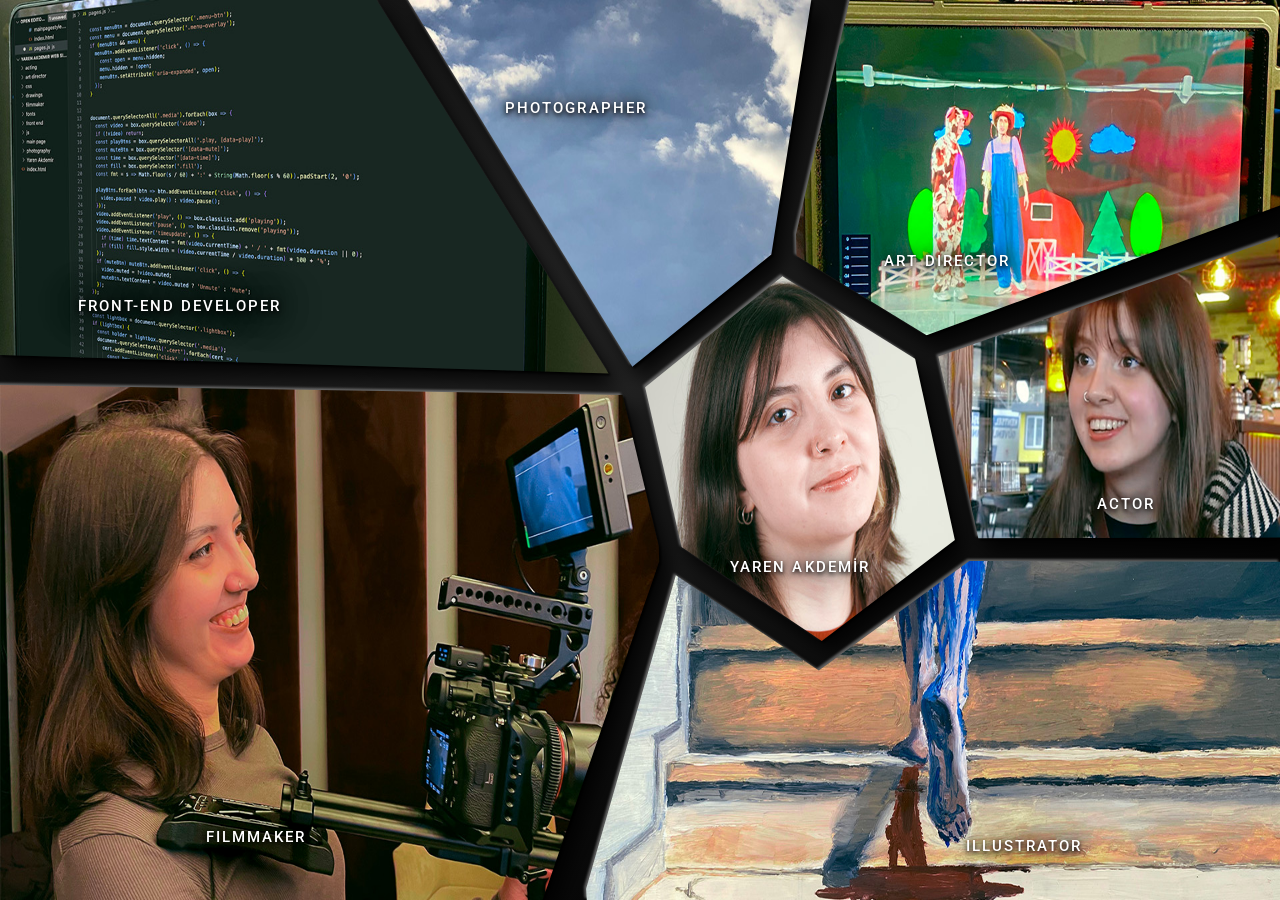
==== index.html @ faf54133 "Web sitesini ekle" ====
<!DOCTYPE html>
<html lang="en">
<head>
    <meta charset="UTF-8">
    <meta name="viewport" content="width=device-width, initial-scale=1.0">
    <title>Yaren Akdemir</title>
    <link rel="stylesheet" href="https://fonts.googleapis.com/css2?family=Roboto:ital,wght@0,100..900;1,100..900&display=swap">
    <link rel="stylesheet" href="css/mainpagestyle.css">
</head>
<body>

<section class="main">
<div class="pieces">
    <section class="FrontEnd Main_Pics" data-href="front%20end/index.html">
        <picture>
            <source media="(orientation: portrait)" srcset="images/tall/front-end.jpg">
            <img class="pic" src="images/wide/front-end.jpg" alt="Front End Developer">
        </picture>
        <span class="piece-name">Front-End Developer</span>
    </section>
    <section class="Photography Main_Pics" data-href="photography/index.html">
        <picture>
            <source media="(orientation: portrait)" srcset="images/tall/photography.jpg">
            <img class="pic" src="images/wide/photography.jpg" alt="Photography">
        </picture>
        <span class="piece-name">Photographer</span>
    </section>
    <section class="ArtDirecting Main_Pics" data-href="art%20director/index.html">
        <picture>
            <source media="(orientation: portrait)" srcset="images/tall/art-direction.jpg">
            <img class="pic" src="images/wide/art-direction.jpg" alt="Art Directing">
        </picture>
        <span class="piece-name">Art Director</span>
    </section>
    <section class="Acting Main_Pics" data-href="acting/index.html">
        <picture>
            <source media="(orientation: portrait)" srcset="images/tall/acting.jpg">
            <img class="pic" src="images/wide/acting.jpg" alt="Acting">
        </picture>
        <span class="piece-name">Actor</span>
    </section>
    <section class="Drawing Main_Pics" data-href="drawings/index.html">
        <picture>
            <source media="(orientation: portrait)" srcset="images/tall/drawing.jpg">
            <img class="pic" src="images/wide/drawing.jpg" alt="Drawing">
        </picture>
        <span class="piece-name">Illustrator</span>
    </section>
    <section class="Directing Main_Pics" data-href="filmmaker/index.html">
        <picture>
            <source media="(orientation: portrait)" srcset="images/tall/filmmaking.jpg">
            <img class="pic" src="images/wide/filmmaking.jpg" alt="Directing">
        </picture>
        <span class="piece-name">Filmmaker</span>
    </section>
    <section class="Yaren_Akdemir Main_Pics" data-href="main%20page/index.html">
        <picture>
            <source media="(orientation: portrait)" srcset="images/tall/yaren-akdemir.jpg">
            <img class="pic" src="images/wide/yaren-akdemir.jpg" alt="Yaren Akdemir">
        </picture>
        <span class="piece-name" lang="tr">Yaren Akdemir</span>
    </section>
</div>
</section>

<script>
  const main = document.querySelector('.main');
  const pieces = document.querySelectorAll('.Main_Pics');

  pieces.forEach(piece => {
    piece.addEventListener('click', (e) => {
      e.stopPropagation();
      // the other pieces fly the opposite way of the clicked one
      const dir = getComputedStyle(piece);
      main.style.setProperty('--out-x', dir.getPropertyValue('--dx'));
      main.style.setProperty('--out-y', dir.getPropertyValue('--dy'));
      piece.classList.add('active');
      main.classList.add('has-active');
      // when the pieces are gone, open that piece's page
      setTimeout(() => { location.href = piece.dataset.href; }, 450);
    });
  });

  // Coming back with the browser's Back button: put the pieces back
  window.addEventListener('pageshow', () => {
    pieces.forEach(p => p.classList.remove('active'));
    main.classList.remove('has-active');
  });
</script>
</body>
</html>
---- css/mainpagestyle.css ----
* {
  margin: 0;
  padding: 0;
  box-sizing: border-box;
  list-style-type: none;
}

.main {
    position: relative;
    width: 100vw;
    height: 100vh;
    height: 100dvh;
    overflow: hidden;
    /* the gaps: a deep, slightly lit background instead of flat black */
    background: radial-gradient(ellipse at 40% 35%, #2a2a2a 0%, #0d0d0d 55%, #000 100%);
}

/* Every picture is the full screen; --shape cuts the piece out of it
   (the pictures are JPGs with a white background) */
.pic {
  position: absolute;
  width: 100%;
  height: 100%;
  clip-path: var(--shape);
  transform-origin: var(--ox) var(--oy);   /* grow from the piece's own centre */
  pointer-events: none;           /* the image itself ignores the mouse */
  transition: transform 0.3s ease, filter 0.3s ease;
}

/* 3D depth for all pieces at once: light edge top-left, deep shadow
   bottom-right. One filter on the group is much faster than one per image. */
.pieces {
  position: absolute;
  inset: 0;
  filter: drop-shadow(-2px -2px 1px rgba(255, 255, 255, 0.35))
          drop-shadow(2px 2px 1px rgba(0, 0, 0, 0.9))
          drop-shadow(8px 12px 10px rgba(0, 0, 0, 0.85));
}

/* Each piece is a full-screen layer, so its glow is not cut by the shape */
.Main_Pics {
  position: absolute;
  inset: 0;
  pointer-events: none;
  transition: filter 0.3s ease;
}

/* Invisible hit area on top of each image, cut to the image shape */
.Main_Pics::after {
  content: "";
  position: absolute;
  inset: 0;
  clip-path: var(--shape);
  cursor: pointer;
  pointer-events: auto;
}

/* While any piece is hovered, turn all pieces black and white */
.main:has(.Main_Pics:hover) .pic {
  filter: grayscale(1) brightness(0.7);
}

/* The hovered piece keeps its color, comes forward and glows */
.main .Main_Pics:hover {
  z-index: 1;
  filter: drop-shadow(0 0 12px rgba(255, 255, 255, 0.8))
          drop-shadow(0 0 30px rgba(255, 255, 255, 0.5));
}
.main .Main_Pics:hover .pic {
  transform: scale(1.04);
  filter: grayscale(0) brightness(1.1);
}
.main.has-active .Main_Pics { filter: none; }

/* ---- Wide screens: the horizontal pictures ----
   --shape: outline of the piece, as a % of the full picture
   --ox / --oy: centre of the piece
   --dx / --dy: the way it flies out (-1 = left/up, 1 = right/down) */
.FrontEnd      { --shape: polygon(0% 0%, 29.43% 0%, 47.55% 41.5%, 0% 39.44%);
                 --ox: 22%; --oy: 20%; --dx: -1; --dy: -1; --lx: 14%; --ly: 34%; }
.Photography   { --shape: polygon(31.88% 0%, 63.38% 0%, 60.26% 28.27%, 49.4% 40.76%);
                 --ox: 48%; --oy: 18%; --dx: 0; --dy: -1; --lx: 45%; --ly: 12%; }
.ArtDirecting  { --shape: polygon(62.19% 26.05%, 66.38% 0%, 100% 0%, 100% 22.82%, 72.39% 37.25%, 62.23% 28.43%);
                 --ox: 82%; --oy: 17%; --dx: 1; --dy: -1; --lx: 74%; --ly: 29%; }
.Acting        { --shape: polygon(73.31% 39.6%, 100% 26.33%, 100% 59.72%, 76.43% 59.81%);
                 --ox: 88%; --oy: 47%; --dx: 1; --dy: 0; --lx: 88%; --ly: 56%; }
.Drawing       { --shape: polygon(45.79% 98.75%, 52.8% 63.92%, 63.97% 74.5%, 75.73% 62.32%, 100% 62.41%, 100% 100%, 45.84% 100%);
                 --ox: 75%; --oy: 82%; --dx: 1; --dy: 1; --lx: 80%; --ly: 94%; }
.Directing     { --shape: polygon(0% 42.78%, 48.64% 43.88%, 51.46% 60.64%, 51.5% 62.4%, 42.39% 100%, 0% 100%);
                 --ox: 24%; --oy: 72%; --dx: -1; --dy: 1; --lx: 20%; --ly: 93%; }
.Yaren_Akdemir { --shape: polygon(50.4% 43.03%, 61.13% 30.7%, 71.49% 39.87%, 74.6% 59.99%, 64.2% 71.23%, 53.25% 60.79%);
                 --ox: 62%; --oy: 51%; --dx: 0; --dy: -1; --lx: 62.5%; --ly: 63%; }

/* ---- Upright phones and tablets: the vertical pictures ---- */
@media (orientation: portrait) {
  .FrontEnd      { --shape: polygon(0% 0%, 60.45% 0%, 47.26% 40.57%, 39.44% 40.57%, 0% 30.52%);
                   --ox: 28%; --oy: 18%; --dx: -1; --dy: -1; --lx: 24%; --ly: 27%; }
  .Directing     { --shape: polygon(49.64% 40.09%, 63.9% 0%, 100% 0%, 100% 33.57%, 59.97% 40.68%, 49.68% 40.54%);
                   --ox: 76%; --oy: 19%; --dx: 1; --dy: -1; --lx: 80%; --ly: 31%; }
  .Photography   { --shape: polygon(0% 32.59%, 37.28% 41.53%, 27.09% 53.91%, 37.67% 67.24%, 0% 73.89%);
                   --ox: 18%; --oy: 54%; --dx: -1; --dy: 0; --lx: 13%; --ly: 52%; }
  .Drawing       { --shape: polygon(61.44% 41.91%, 100% 35.59%, 100% 72.9%, 62.27% 68.35%, 74.43% 55.68%);
                   --ox: 81%; --oy: 54%; --dx: 1; --dy: 0; --lx: 85%; --ly: 45%; }
  .Yaren_Akdemir { --shape: polygon(30.4% 53.25%, 39.61% 41.98%, 58.38% 41.93%, 70.93% 55.8%, 71.01% 56.4%, 59.53% 67.9%, 40.93% 66.95%, 30.63% 54.3%);
                   --ox: 50%; --oy: 55%; --dx: 0; --dy: -1; --lx: 50%; --ly: 64.5%; }
  .Acting        { --shape: polygon(0% 75.59%, 39.54% 68.28%, 44.02% 68.5%, 40.19% 100%, 0% 100%);
                   --ox: 21%; --oy: 85%; --dx: -1; --dy: 1; --lx: 19%; --ly: 96.5%; }
  .ArtDirecting  { --shape: polygon(44.26% 97.71%, 47.26% 68.94%, 60.43% 69.43%, 100% 74.34%, 100% 100%, 44.35% 100%);
                   --ox: 72%; --oy: 85%; --dx: 1; --dy: 1; --lx: 85%; --ly: 80%; }
}

/* ---- Click: the chosen piece flies out its own way, the others fly the
   opposite way, and only the background is left ---- */
.main.has-active .pic {
  opacity: 0;
  /* the others go the opposite way of the clicked piece (set in JS) */
  transform: translate(calc(var(--out-x) * -110vw), calc(var(--out-y) * -110vh));
  transition: transform 0.45s ease-in, opacity 0.45s ease-in;
}

/* The clicked piece goes its own way */
.main.has-active .Main_Pics.active .pic {
  transform: translate(calc(var(--dx) * 110vw), calc(var(--dy) * 110vh));
}

/* Nothing left to click: a click anywhere lands on the background */
.main.has-active .Main_Pics::after {
  pointer-events: none;
}

/* ---- The name written on each piece (--lx / --ly: where its centre sits) ---- */
.piece-name {
  position: absolute;
  left: var(--lx);
  top: var(--ly);
  z-index: 2;
  transform: translate(-50%, -50%);
  font-family: "Roboto", sans-serif;
  font-size: clamp(10px, 1.15vw, 20px);
  font-weight: 500;
  letter-spacing: 0.14em;
  text-transform: uppercase;
  white-space: nowrap;
  color: #fff;
  /* a dark shadow behind the letters */
  text-shadow: 0 2px 4px #000, 0 0 14px rgba(0, 0, 0, 0.95), 0 0 30px rgba(0, 0, 0, 0.8), 0 0 50px rgba(0, 0, 0, 0.6);
  pointer-events: none;
  transition: opacity 0.2s ease;
}
/* the names disappear as the pieces fly away */
.main.has-active .piece-name { opacity: 0; }

@media (orientation: portrait) {
  .piece-name { font-size: clamp(9px, 2.6vw, 20px); letter-spacing: 0.1em; }
}
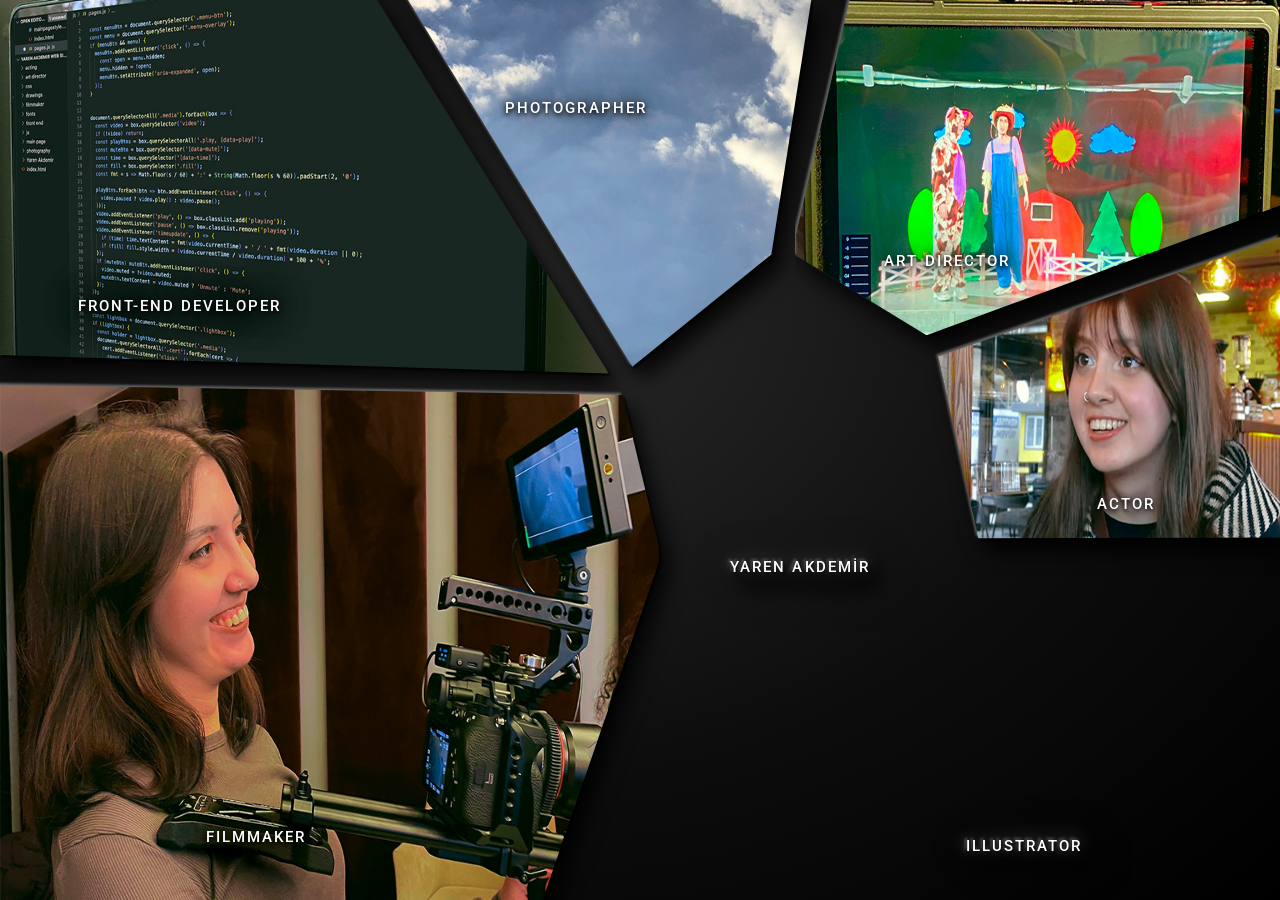
==== commit a751ee71: "Siteyi güncelle: sayfa düzenlemeleri ve küçültülmüş görseller" ====
--- a/index.html
+++ b/index.html
@@ -4,59 +4,61 @@
     <meta charset="UTF-8">
     <meta name="viewport" content="width=device-width, initial-scale=1.0">
     <title>Yaren Akdemir</title>
-    <link rel="stylesheet" href="https://fonts.googleapis.com/css2?family=Roboto:ital,wght@0,100..900;1,100..900&display=swap">
+    <link rel="preconnect" href="https://fonts.googleapis.com">
+    <link rel="preconnect" href="https://fonts.gstatic.com" crossorigin>
+    <link rel="stylesheet" href="https://fonts.googleapis.com/css2?family=Roboto:wght@500&display=swap">
     <link rel="stylesheet" href="css/mainpagestyle.css">
 </head>
 <body>
 
 <section class="main">
-<div class="pieces">
-    <section class="FrontEnd Main_Pics" data-href="front%20end/index.html">
+<div class="pieces"> 
+    <section class="FrontEnd Main_Pics" data-href="front%20end/index.html"> <!-- where the card goes to %20 means space -->
         <picture>
-            <source media="(orientation: portrait)" srcset="images/tall/front-end.jpg">
-            <img class="pic" src="images/wide/front-end.jpg" alt="Front End Developer">
+            <source media="(orientation: portrait)" srcset="images/tall/front-end.jpg"><!-- for vertical screen -->
+            <img decoding="async" class="pic" src="images/wide/front-end.jpg" width="1920" height="1080" alt="Front End Developer">
         </picture>
         <span class="piece-name">Front-End Developer</span>
     </section>
     <section class="Photography Main_Pics" data-href="photography/index.html">
         <picture>
             <source media="(orientation: portrait)" srcset="images/tall/photography.jpg">
-            <img class="pic" src="images/wide/photography.jpg" alt="Photography">
+            <img decoding="async" class="pic" src="images/wide/photography.jpg" width="1920" height="1080" alt="Photography">
         </picture>
         <span class="piece-name">Photographer</span>
     </section>
     <section class="ArtDirecting Main_Pics" data-href="art%20director/index.html">
         <picture>
             <source media="(orientation: portrait)" srcset="images/tall/art-direction.jpg">
-            <img class="pic" src="images/wide/art-direction.jpg" alt="Art Directing">
+            <img decoding="async" class="pic" src="images/wide/art-direction.jpg" width="1920" height="1080" alt="Art Directing">
         </picture>
         <span class="piece-name">Art Director</span>
     </section>
     <section class="Acting Main_Pics" data-href="acting/index.html">
         <picture>
             <source media="(orientation: portrait)" srcset="images/tall/acting.jpg">
-            <img class="pic" src="images/wide/acting.jpg" alt="Acting">
+            <img decoding="async" class="pic" src="images/wide/acting.jpg" width="1920" height="1080" alt="Acting">
         </picture>
         <span class="piece-name">Actor</span>
     </section>
     <section class="Drawing Main_Pics" data-href="drawings/index.html">
         <picture>
             <source media="(orientation: portrait)" srcset="images/tall/drawing.jpg">
-            <img class="pic" src="images/wide/drawing.jpg" alt="Drawing">
+            <img decoding="async" class="pic" src="images/wide/drawing.jpg" width="1920" height="1080" alt="Drawing">
         </picture>
         <span class="piece-name">Illustrator</span>
     </section>
     <section class="Directing Main_Pics" data-href="filmmaker/index.html">
         <picture>
             <source media="(orientation: portrait)" srcset="images/tall/filmmaking.jpg">
-            <img class="pic" src="images/wide/filmmaking.jpg" alt="Directing">
+            <img decoding="async" class="pic" src="images/wide/filmmaking.jpg" width="1920" height="1080" alt="Directing">
         </picture>
         <span class="piece-name">Filmmaker</span>
     </section>
     <section class="Yaren_Akdemir Main_Pics" data-href="main%20page/index.html">
         <picture>
             <source media="(orientation: portrait)" srcset="images/tall/yaren-akdemir.jpg">
-            <img class="pic" src="images/wide/yaren-akdemir.jpg" alt="Yaren Akdemir">
+            <img decoding="async" class="pic" src="images/wide/yaren-akdemir.jpg" width="1920" height="1080" alt="Yaren Akdemir">
         </picture>
         <span class="piece-name" lang="tr">Yaren Akdemir</span>
     </section>
@@ -64,26 +66,23 @@
 </section>
 
 <script>
-  const main = document.querySelector('.main');
+  const main = document.querySelector('.main'); /* const add a variable and name it main */
   const pieces = document.querySelectorAll('.Main_Pics');
 
-  pieces.forEach(piece => {
+  pieces.forEach(piece => /* if we click on one piece */{
     piece.addEventListener('click', (e) => {
-      e.stopPropagation();
-      // the other pieces fly the opposite way of the clicked one
+      e.stopPropagation(); /* bilgiler e olayına gelir */
       const dir = getComputedStyle(piece);
-      main.style.setProperty('--out-x', dir.getPropertyValue('--dx'));
+      main.style.setProperty('--out-x', dir.getPropertyValue('--dx'));/*  give the pieces value to main */
       main.style.setProperty('--out-y', dir.getPropertyValue('--dy'));
       piece.classList.add('active');
       main.classList.add('has-active');
-      // when the pieces are gone, open that piece's page
       setTimeout(() => { location.href = piece.dataset.href; }, 450);
     });
   });
 
-  // Coming back with the browser's Back button: put the pieces back
   window.addEventListener('pageshow', () => {
-    pieces.forEach(p => p.classList.remove('active'));
+    pieces.forEach(pieces => pieces.classList.remove('active'));
     main.classList.remove('has-active');
   });
 </script>
--- a/css/mainpagestyle.css
+++ b/css/mainpagestyle.css
@@ -11,33 +11,32 @@
     height: 100vh;
     height: 100dvh;
     overflow: hidden;
-    /* the gaps: a deep, slightly lit background instead of flat black */
     background: radial-gradient(ellipse at 40% 35%, #2a2a2a 0%, #0d0d0d 55%, #000 100%);
 }
 
-/* Every picture is the full screen; --shape cuts the piece out of it
-   (the pictures are JPGs with a white background) */
 .pic {
   position: absolute;
   width: 100%;
   height: 100%;
   clip-path: var(--shape);
-  transform-origin: var(--ox) var(--oy);   /* grow from the piece's own centre */
-  pointer-events: none;           /* the image itself ignores the mouse */
+  color: var(--renk); 
+  transform-origin: var(--ox) var(--oy);
+  pointer-events: none;
   transition: transform 0.3s ease, filter 0.3s ease;
 }
 
-/* 3D depth for all pieces at once: light edge top-left, deep shadow
-   bottom-right. One filter on the group is much faster than one per image. */
 .pieces {
   position: absolute;
-  inset: 0;
+  inset: 0;/* inset: 0; =
+top: 0;
+right: 0;
+bottom: 0;
+left: 0; */
   filter: drop-shadow(-2px -2px 1px rgba(255, 255, 255, 0.35))
           drop-shadow(2px 2px 1px rgba(0, 0, 0, 0.9))
           drop-shadow(8px 12px 10px rgba(0, 0, 0, 0.85));
 }
 
-/* Each piece is a full-screen layer, so its glow is not cut by the shape */
 .Main_Pics {
   position: absolute;
   inset: 0;
@@ -45,7 +44,6 @@
   transition: filter 0.3s ease;
 }
 
-/* Invisible hit area on top of each image, cut to the image shape */
 .Main_Pics::after {
   content: "";
   position: absolute;
@@ -55,12 +53,10 @@
   pointer-events: auto;
 }
 
-/* While any piece is hovered, turn all pieces black and white */
 .main:has(.Main_Pics:hover) .pic {
   filter: grayscale(1) brightness(0.7);
 }
 
-/* The hovered piece keeps its color, comes forward and glows */
 .main .Main_Pics:hover {
   z-index: 1;
   filter: drop-shadow(0 0 12px rgba(255, 255, 255, 0.8))
@@ -72,10 +68,6 @@
 }
 .main.has-active .Main_Pics { filter: none; }
 
-/* ---- Wide screens: the horizontal pictures ----
-   --shape: outline of the piece, as a % of the full picture
-   --ox / --oy: centre of the piece
-   --dx / --dy: the way it flies out (-1 = left/up, 1 = right/down) */
 .FrontEnd      { --shape: polygon(0% 0%, 29.43% 0%, 47.55% 41.5%, 0% 39.44%);
                  --ox: 22%; --oy: 20%; --dx: -1; --dy: -1; --lx: 14%; --ly: 34%; }
 .Photography   { --shape: polygon(31.88% 0%, 63.38% 0%, 60.26% 28.27%, 49.4% 40.76%);
@@ -91,7 +83,6 @@
 .Yaren_Akdemir { --shape: polygon(50.4% 43.03%, 61.13% 30.7%, 71.49% 39.87%, 74.6% 59.99%, 64.2% 71.23%, 53.25% 60.79%);
                  --ox: 62%; --oy: 51%; --dx: 0; --dy: -1; --lx: 62.5%; --ly: 63%; }
 
-/* ---- Upright phones and tablets: the vertical pictures ---- */
 @media (orientation: portrait) {
   .FrontEnd      { --shape: polygon(0% 0%, 60.45% 0%, 47.26% 40.57%, 39.44% 40.57%, 0% 30.52%);
                    --ox: 28%; --oy: 18%; --dx: -1; --dy: -1; --lx: 24%; --ly: 27%; }
@@ -109,26 +100,22 @@
                    --ox: 72%; --oy: 85%; --dx: 1; --dy: 1; --lx: 85%; --ly: 80%; }
 }
 
-/* ---- Click: the chosen piece flies out its own way, the others fly the
-   opposite way, and only the background is left ---- */
 .main.has-active .pic {
   opacity: 0;
-  /* the others go the opposite way of the clicked piece (set in JS) */
   transform: translate(calc(var(--out-x) * -110vw), calc(var(--out-y) * -110vh));
   transition: transform 0.45s ease-in, opacity 0.45s ease-in;
 }
 
-/* The clicked piece goes its own way */
 .main.has-active .Main_Pics.active .pic {
   transform: translate(calc(var(--dx) * 110vw), calc(var(--dy) * 110vh));
 }
 
-/* Nothing left to click: a click anywhere lands on the background */
+.main.has-active .pieces { filter: none; }
+
 .main.has-active .Main_Pics::after {
   pointer-events: none;
 }
 
-/* ---- The name written on each piece (--lx / --ly: where its centre sits) ---- */
 .piece-name {
   position: absolute;
   left: var(--lx);
@@ -142,12 +129,10 @@
   text-transform: uppercase;
   white-space: nowrap;
   color: #fff;
-  /* a dark shadow behind the letters */
   text-shadow: 0 2px 4px #000, 0 0 14px rgba(0, 0, 0, 0.95), 0 0 30px rgba(0, 0, 0, 0.8), 0 0 50px rgba(0, 0, 0, 0.6);
   pointer-events: none;
   transition: opacity 0.2s ease;
 }
-/* the names disappear as the pieces fly away */
 .main.has-active .piece-name { opacity: 0; }
 
 @media (orientation: portrait) {
